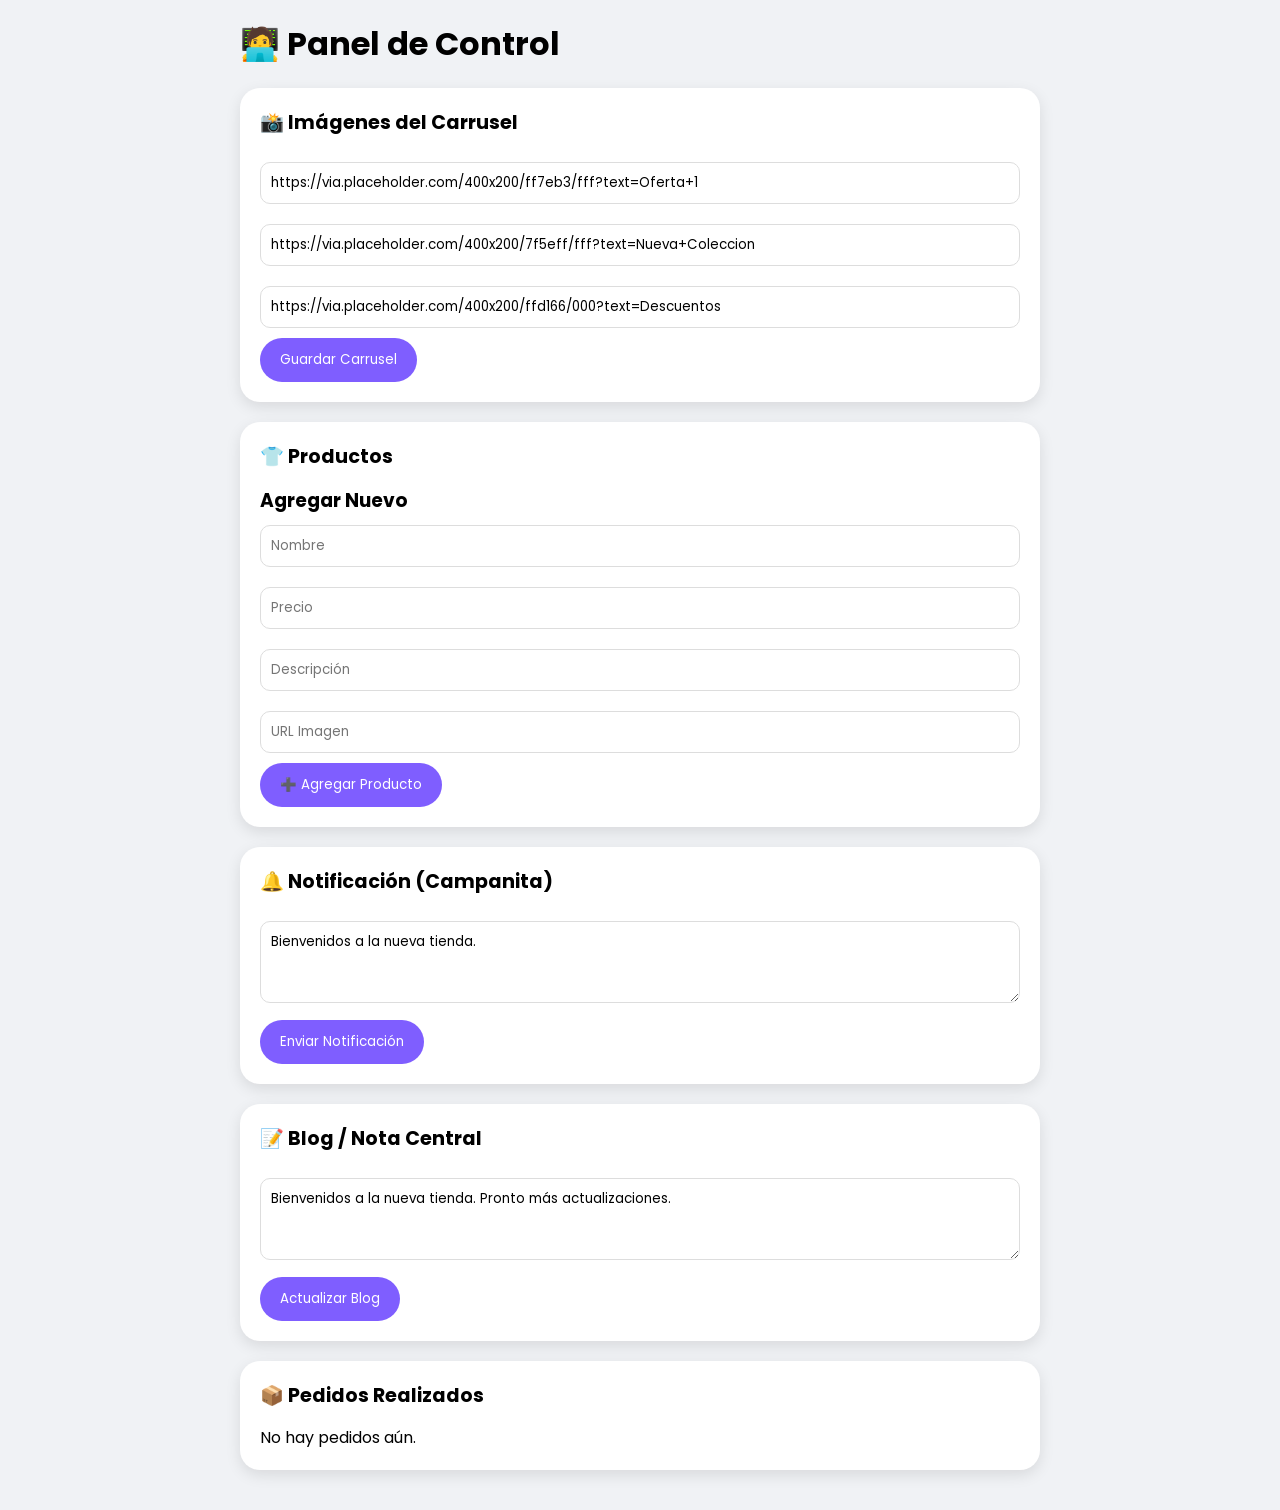
==== admin.html @ ce85159b "Primera versión de mi tienda Tienda de ropa con panel admin" ====
<!DOCTYPE html>
<html lang="es">
<head>
    <meta charset="UTF-8">
    <meta name="viewport" content="width=device-width, initial-scale=1.0">
    <title>Panel Administrativo</title>
    <link rel="stylesheet" href="https://cdnjs.cloudflare.com/ajax/libs/font-awesome/6.0.0/css/all.min.css">
    <link href="https://fonts.googleapis.com/css2?family=Poppins:wght@400;600&display=swap" rel="stylesheet">
    <style>
        * { font-family: 'Poppins', sans-serif; margin:0; padding:0; box-sizing:border-box; }
        body { background:#f0f2f5; padding:20px; }
        .admin-container { max-width:800px; margin:0 auto; }
        h1 { margin-bottom:20px; }
        .admin-card { background:white; border-radius:20px; padding:20px; margin-bottom:20px; box-shadow:0 5px 15px rgba(0,0,0,0.1); }
        .admin-card h2 { margin-bottom:15px; font-size:1.2rem; }
        input, textarea { width:100%; padding:10px; margin:10px 0; border:1px solid #ddd; border-radius:10px; }
        button { background:#7f5eff; color:white; border:none; padding:12px 20px; border-radius:30px; cursor:pointer; margin-right:10px; }
        .product-item { display:flex; justify-content:space-between; align-items:center; padding:10px; background:#f9f9f9; border-radius:10px; margin:5px 0; }
    </style>
</head>
<body>
    <div class="admin-container">
        <h1>🧑‍💻 Panel de Control</h1>
        
        <!-- SECCIÓN CARRUSEL -->
        <div class="admin-card">
            <h2>📸 Imágenes del Carrusel</h2>
            <input type="text" id="slide1" placeholder="URL Imagen 1">
            <input type="text" id="slide2" placeholder="URL Imagen 2">
            <input type="text" id="slide3" placeholder="URL Imagen 3">
            <button onclick="guardarCarrusel()">Guardar Carrusel</button>
        </div>

        <!-- SECCIÓN PRODUCTOS -->
        <div class="admin-card">
            <h2>👕 Productos</h2>
            <div id="productosList"></div>
            <h3>Agregar Nuevo</h3>
            <input type="text" id="newNombre" placeholder="Nombre">
            <input type="number" id="newPrecio" placeholder="Precio">
            <input type="text" id="newDesc" placeholder="Descripción">
            <input type="text" id="newImg" placeholder="URL Imagen">
            <button onclick="agregarProducto()">➕ Agregar Producto</button>
        </div>

        <!-- SECCIÓN NOTIFICACIÓN (CAMPANA) -->
        <div class="admin-card">
            <h2>🔔 Notificación (Campanita)</h2>
            <textarea id="notifMensaje" rows="3" placeholder="Escribe el mensaje para los usuarios..."></textarea>
            <button onclick="guardarNotificacion()">Enviar Notificación</button>
        </div>

        <!-- SECCIÓN BLOG / NOTA -->
        <div class="admin-card">
            <h2>📝 Blog / Nota Central</h2>
            <textarea id="blogMensaje" rows="3" placeholder="Mensaje del blog..."></textarea>
            <button onclick="guardarBlog()">Actualizar Blog</button>
        </div>

        <!-- SECCIÓN PEDIDOS -->
        <div class="admin-card">
            <h2>📦 Pedidos Realizados</h2>
            <div id="pedidosList">No hay pedidos aún.</div>
        </div>
    </div>

    <script src="admin.js"></script>
</body>
</html>
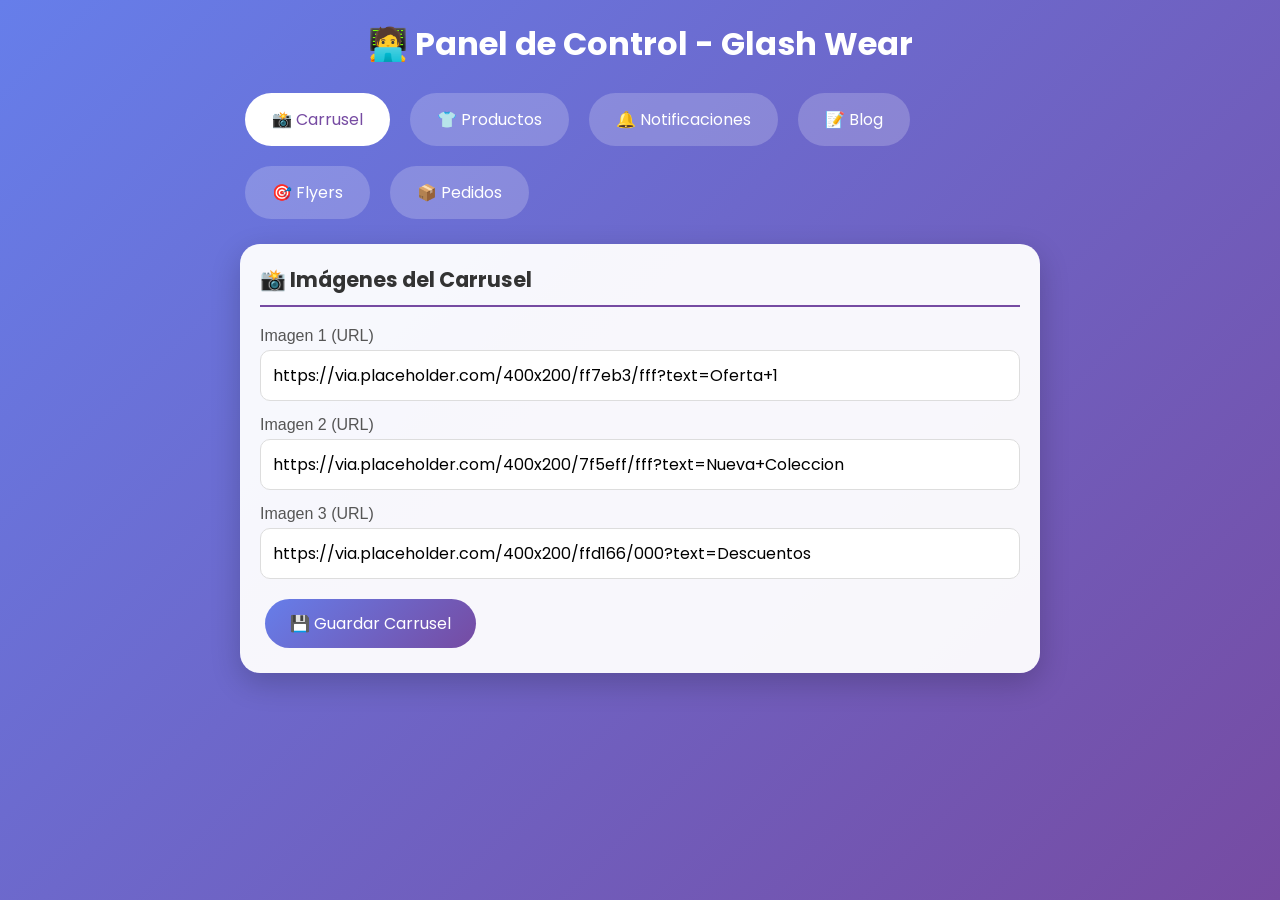
==== commit bfd2f3af: "Update admin.html" ====
--- a/admin.html
+++ b/admin.html
@@ -7,63 +7,252 @@
     <link rel="stylesheet" href="https://cdnjs.cloudflare.com/ajax/libs/font-awesome/6.0.0/css/all.min.css">
     <link href="https://fonts.googleapis.com/css2?family=Poppins:wght@400;600&display=swap" rel="stylesheet">
     <style>
-        * { font-family: 'Poppins', sans-serif; margin:0; padding:0; box-sizing:border-box; }
-        body { background:#f0f2f5; padding:20px; }
-        .admin-container { max-width:800px; margin:0 auto; }
-        h1 { margin-bottom:20px; }
-        .admin-card { background:white; border-radius:20px; padding:20px; margin-bottom:20px; box-shadow:0 5px 15px rgba(0,0,0,0.1); }
-        .admin-card h2 { margin-bottom:15px; font-size:1.2rem; }
-        input, textarea { width:100%; padding:10px; margin:10px 0; border:1px solid #ddd; border-radius:10px; }
-        button { background:#7f5eff; color:white; border:none; padding:12px 20px; border-radius:30px; cursor:pointer; margin-right:10px; }
-        .product-item { display:flex; justify-content:space-between; align-items:center; padding:10px; background:#f9f9f9; border-radius:10px; margin:5px 0; }
+        * {
+            margin: 0;
+            padding: 0;
+            box-sizing: border-box;
+            font-family: 'Poppins', sans-serif;
+        }
+        
+        body {
+            background: linear-gradient(135deg, #667eea 0%, #764ba2 100%);
+            min-height: 100vh;
+            padding: 20px;
+        }
+        
+        .admin-container {
+            max-width: 800px;
+            margin: 0 auto;
+        }
+        
+        h1 {
+            color: white;
+            margin-bottom: 20px;
+            text-align: center;
+        }
+        
+        .admin-card {
+            background: rgba(255, 255, 255, 0.95);
+            border-radius: 20px;
+            padding: 20px;
+            margin-bottom: 20px;
+            box-shadow: 0 10px 30px rgba(0,0,0,0.2);
+        }
+        
+        .admin-card h2 {
+            margin-bottom: 20px;
+            color: #333;
+            font-size: 1.3rem;
+            border-bottom: 2px solid #764ba2;
+            padding-bottom: 10px;
+        }
+        
+        .input-group {
+            margin-bottom: 15px;
+        }
+        
+        .input-group label {
+            display: block;
+            margin-bottom: 5px;
+            color: #555;
+            font-weight: 500;
+        }
+        
+        .input-group input, .input-group textarea {
+            width: 100%;
+            padding: 12px;
+            border: 1px solid #ddd;
+            border-radius: 10px;
+            font-size: 1rem;
+            transition: border 0.3s;
+        }
+        
+        .input-group input:focus, .input-group textarea:focus {
+            outline: none;
+            border-color: #764ba2;
+        }
+        
+        button {
+            background: linear-gradient(135deg, #667eea 0%, #764ba2 100%);
+            color: white;
+            border: none;
+            padding: 12px 25px;
+            border-radius: 30px;
+            font-size: 1rem;
+            cursor: pointer;
+            margin: 5px;
+            transition: transform 0.2s;
+        }
+        
+        button:hover {
+            transform: scale(1.05);
+        }
+        
+        button.danger {
+            background: linear-gradient(135deg, #f093fb 0%, #f5576c 100%);
+        }
+        
+        .product-list {
+            margin-top: 20px;
+        }
+        
+        .product-item {
+            background: #f8f9fa;
+            border-radius: 10px;
+            padding: 15px;
+            margin-bottom: 10px;
+            display: flex;
+            justify-content: space-between;
+            align-items: center;
+        }
+        
+        .product-info h3 {
+            color: #333;
+            margin-bottom: 5px;
+        }
+        
+        .product-info p {
+            color: #666;
+            font-size: 0.9rem;
+        }
+        
+        .product-actions button {
+            padding: 8px 15px;
+            margin: 0 5px;
+        }
+        
+        .notification-badge {
+            background: #f5576c;
+            color: white;
+            padding: 2px 8px;
+            border-radius: 10px;
+            font-size: 0.8rem;
+            margin-left: 10px;
+        }
+        
+        .tabs {
+            display: flex;
+            gap: 10px;
+            margin-bottom: 20px;
+            flex-wrap: wrap;
+        }
+        
+        .tab-btn {
+            background: rgba(255,255,255,0.2);
+            color: white;
+            border: 2px solid transparent;
+        }
+        
+        .tab-btn.active {
+            background: white;
+            color: #764ba2;
+        }
     </style>
 </head>
 <body>
     <div class="admin-container">
-        <h1>🧑‍💻 Panel de Control</h1>
+        <h1>🧑‍💻 Panel de Control - Glash Wear</h1>
+        
+        <div class="tabs">
+            <button class="tab-btn active" onclick="mostrarSeccion('carrusel')">📸 Carrusel</button>
+            <button class="tab-btn" onclick="mostrarSeccion('productos')">👕 Productos</button>
+            <button class="tab-btn" onclick="mostrarSeccion('notificacion')">🔔 Notificaciones</button>
+            <button class="tab-btn" onclick="mostrarSeccion('blog')">📝 Blog</button>
+            <button class="tab-btn" onclick="mostrarSeccion('flyers')">🎯 Flyers</button>
+            <button class="tab-btn" onclick="mostrarSeccion('pedidos')">📦 Pedidos</button>
+        </div>
         
         <!-- SECCIÓN CARRUSEL -->
-        <div class="admin-card">
+        <div id="seccion-carrusel" class="admin-card">
             <h2>📸 Imágenes del Carrusel</h2>
-            <input type="text" id="slide1" placeholder="URL Imagen 1">
-            <input type="text" id="slide2" placeholder="URL Imagen 2">
-            <input type="text" id="slide3" placeholder="URL Imagen 3">
-            <button onclick="guardarCarrusel()">Guardar Carrusel</button>
-        </div>
-
+            <div class="input-group">
+                <label>Imagen 1 (URL)</label>
+                <input type="text" id="slide1" placeholder="https://ejemplo.com/imagen1.jpg">
+            </div>
+            <div class="input-group">
+                <label>Imagen 2 (URL)</label>
+                <input type="text" id="slide2" placeholder="https://ejemplo.com/imagen2.jpg">
+            </div>
+            <div class="input-group">
+                <label>Imagen 3 (URL)</label>
+                <input type="text" id="slide3" placeholder="https://ejemplo.com/imagen3.jpg">
+            </div>
+            <button onclick="guardarCarrusel()">💾 Guardar Carrusel</button>
+        </div>
+        
         <!-- SECCIÓN PRODUCTOS -->
-        <div class="admin-card">
+        <div id="seccion-productos" class="admin-card" style="display: none;">
             <h2>👕 Productos</h2>
-            <div id="productosList"></div>
-            <h3>Agregar Nuevo</h3>
-            <input type="text" id="newNombre" placeholder="Nombre">
-            <input type="number" id="newPrecio" placeholder="Precio">
-            <input type="text" id="newDesc" placeholder="Descripción">
-            <input type="text" id="newImg" placeholder="URL Imagen">
+            <div class="input-group">
+                <label>Nombre del producto</label>
+                <input type="text" id="prodNombre" placeholder="Ej: Camiseta Básica">
+            </div>
+            <div class="input-group">
+                <label>Precio</label>
+                <input type="number" id="prodPrecio" placeholder="25.99">
+            </div>
+            <div class="input-group">
+                <label>Descripción</label>
+                <textarea id="prodDesc" rows="3" placeholder="Descripción del producto"></textarea>
+            </div>
+            <div class="input-group">
+                <label>URL de la imagen</label>
+                <input type="text" id="prodImg" placeholder="https://ejemplo.com/imagen.jpg">
+            </div>
             <button onclick="agregarProducto()">➕ Agregar Producto</button>
-        </div>
-
-        <!-- SECCIÓN NOTIFICACIÓN (CAMPANA) -->
-        <div class="admin-card">
+            
+            <div class="product-list" id="productosLista">
+                <!-- Se llenará con JS -->
+            </div>
+        </div>
+        
+        <!-- SECCIÓN NOTIFICACIÓN -->
+        <div id="seccion-notificacion" class="admin-card" style="display: none;">
             <h2>🔔 Notificación (Campanita)</h2>
-            <textarea id="notifMensaje" rows="3" placeholder="Escribe el mensaje para los usuarios..."></textarea>
-            <button onclick="guardarNotificacion()">Enviar Notificación</button>
-        </div>
-
-        <!-- SECCIÓN BLOG / NOTA -->
-        <div class="admin-card">
+            <div class="input-group">
+                <label>Mensaje de notificación</label>
+                <textarea id="notifMensaje" rows="4" placeholder="Escribe el mensaje que verán los usuarios..."></textarea>
+            </div>
+            <button onclick="guardarNotificacion()">🔔 Enviar Notificación</button>
+        </div>
+        
+        <!-- SECCIÓN BLOG -->
+        <div id="seccion-blog" class="admin-card" style="display: none;">
             <h2>📝 Blog / Nota Central</h2>
-            <textarea id="blogMensaje" rows="3" placeholder="Mensaje del blog..."></textarea>
-            <button onclick="guardarBlog()">Actualizar Blog</button>
-        </div>
-
+            <div class="input-group">
+                <label>Mensaje del blog</label>
+                <textarea id="blogMensaje" rows="4" placeholder="Escribe la nota que aparecerá en la página principal..."></textarea>
+            </div>
+            <button onclick="guardarBlog()">📝 Actualizar Blog</button>
+        </div>
+        
+        <!-- SECCIÓN FLYERS -->
+        <div id="seccion-flyers" class="admin-card" style="display: none;">
+            <h2>🎯 Flyers Publicitarios</h2>
+            <div class="input-group">
+                <label>Flyer 1 (URL)</label>
+                <input type="text" id="flyer1" placeholder="https://ejemplo.com/flyer1.jpg">
+            </div>
+            <div class="input-group">
+                <label>Flyer 2 (URL)</label>
+                <input type="text" id="flyer2" placeholder="https://ejemplo.com/flyer2.jpg">
+            </div>
+            <div class="input-group">
+                <label>Flyer 3 (URL)</label>
+                <input type="text" id="flyer3" placeholder="https://ejemplo.com/flyer3.jpg">
+            </div>
+            <button onclick="guardarFlyers()">🎯 Guardar Flyers</button>
+        </div>
+        
         <!-- SECCIÓN PEDIDOS -->
-        <div class="admin-card">
-            <h2>📦 Pedidos Realizados</h2>
-            <div id="pedidosList">No hay pedidos aún.</div>
+        <div id="seccion-pedidos" class="admin-card" style="display: none;">
+            <h2>📦 Pedidos Recibidos</h2>
+            <div id="pedidosLista">
+                <!-- Se llenará con JS -->
+            </div>
         </div>
     </div>
 
     <script src="admin.js"></script>
 </body>
-</html>+</html>
